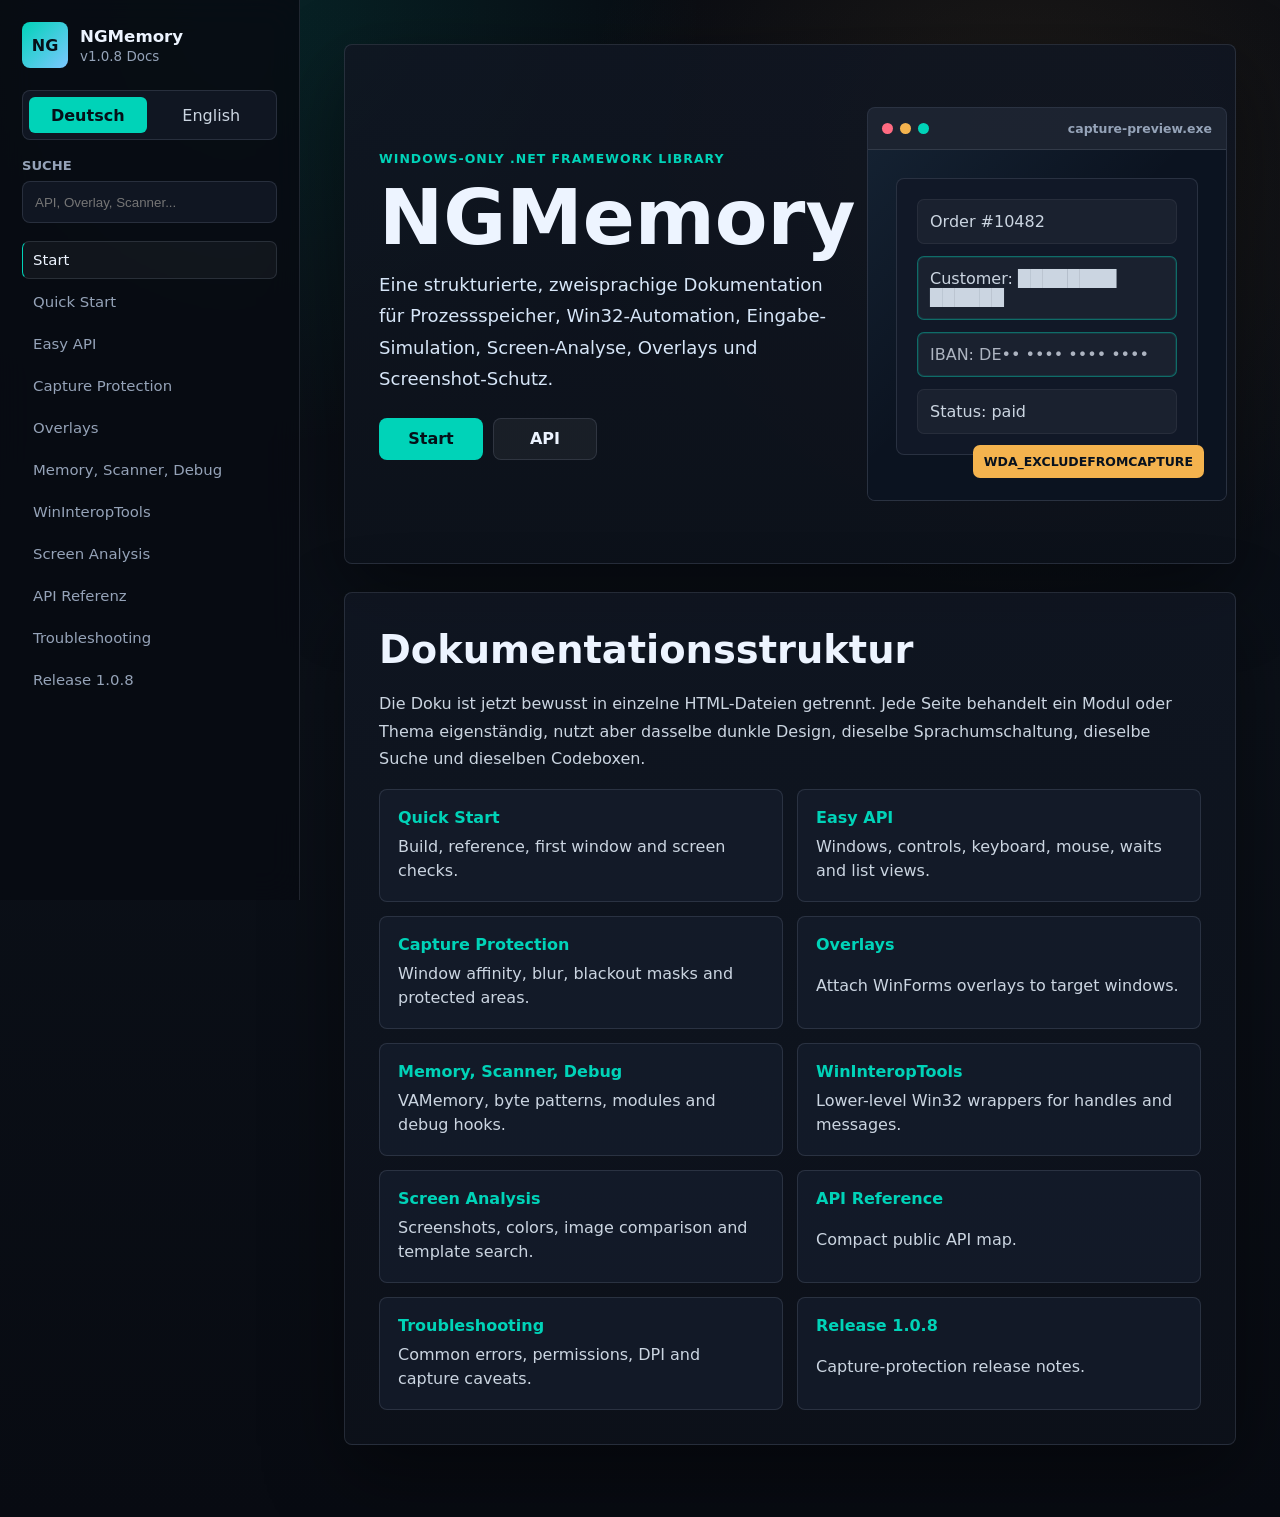
==== NGMemoryDoc/index.html @ c06ba235 "Docs" ====
<!doctype html>
<html lang="de">
<head>
  <meta charset="utf-8">
  <meta name="viewport" content="width=device-width, initial-scale=1">
  <title>NGMemory Docs</title>
  <link rel="stylesheet" href="styles.css">
</head>
<body>
  <div class="app-shell">
    <aside class="sidebar" aria-label="Documentation navigation">
      <div class="brand">
        <div class="brand-mark">NG</div>
        <div><strong>NGMemory</strong><span>v1.0.8 Docs</span></div>
      </div>
      <div class="language-card">
        <button class="lang-button active" data-set-lang="de">Deutsch</button>
        <button class="lang-button" data-set-lang="en">English</button>
      </div>
      <label class="search-box">
        <span class="lang lang-de">Suche</span><span class="lang lang-en">Search</span>
        <input id="searchInput" type="search" placeholder="API, Overlay, Scanner...">
      </label>
      <div class="search-results" id="searchResults"></div>
      <nav class="toc">
        <a class="active" href="index.html"><span class="lang lang-de">Start</span><span class="lang lang-en">Home</span></a>
        <a href="pages/quick-start.html">Quick Start</a>
        <a href="pages/easy-api.html">Easy API</a>
        <a href="pages/capture-protection.html">Capture Protection</a>
        <a href="pages/overlays.html">Overlays</a>
        <a href="pages/memory-scanner-debug.html">Memory, Scanner, Debug</a>
        <a href="pages/wininterop-tools.html">WinInteropTools</a>
        <a href="pages/screen-analysis.html">Screen Analysis</a>
        <a href="pages/api-reference.html"><span class="lang lang-de">API Referenz</span><span class="lang lang-en">API Reference</span></a>
        <a href="pages/troubleshooting.html">Troubleshooting</a>
        <a href="pages/release-1.0.8.html">Release 1.0.8</a>
      </nav>
    </aside>

    <main class="content">
      <section class="hero doc-section" id="overview">
        <div class="hero-copy">
          <p class="eyebrow">Windows-only .NET Framework library</p>
          <h1>NGMemory</h1>
          <p class="lead lang lang-de">Eine strukturierte, zweisprachige Dokumentation für Prozessspeicher, Win32-Automation, Eingabe-Simulation, Screen-Analyse, Overlays und Screenshot-Schutz.</p>
          <p class="lead lang lang-en">A structured bilingual documentation for process memory access, Win32 automation, input simulation, screen analysis, overlays, and screenshot protection.</p>
          <div class="hero-actions">
            <a class="primary-action" href="pages/quick-start.html">Start</a>
            <a class="secondary-action" href="pages/api-reference.html">API</a>
          </div>
        </div>
        <div class="preview-window" aria-label="NGMemory preview">
          <div class="window-top"><span></span><span></span><span></span><b>capture-preview.exe</b></div>
          <div class="preview-stage">
            <div class="preview-form">
              <div class="field-row safe">Order #10482</div>
              <div class="field-row protected">Customer: <strong>████████ ██████</strong></div>
              <div class="field-row protected blur">IBAN: DE•• •••• •••• ••••</div>
              <div class="field-row safe">Status: paid</div>
            </div>
            <div class="overlay-badge">WDA_EXCLUDEFROMCAPTURE</div>
          </div>
        </div>
      </section>

      <section class="doc-section">
        <h2><span class="lang lang-de">Dokumentationsstruktur</span><span class="lang lang-en">Documentation Structure</span></h2>
        <p class="lang lang-de">Die Doku ist jetzt bewusst in einzelne HTML-Dateien getrennt. Jede Seite behandelt ein Modul oder Thema eigenständig, nutzt aber dasselbe dunkle Design, dieselbe Sprachumschaltung, dieselbe Suche und dieselben Codeboxen.</p>
        <p class="lang lang-en">The docs are now intentionally split into separate HTML files. Each page covers one module or topic on its own while sharing the same dark design, language switch, search, and code boxes.</p>
        <div class="page-list">
          <a href="pages/quick-start.html"><b>Quick Start</b><span>Build, reference, first window and screen checks.</span></a>
          <a href="pages/easy-api.html"><b>Easy API</b><span>Windows, controls, keyboard, mouse, waits and list views.</span></a>
          <a href="pages/capture-protection.html"><b>Capture Protection</b><span>Window affinity, blur, blackout masks and protected areas.</span></a>
          <a href="pages/overlays.html"><b>Overlays</b><span>Attach WinForms overlays to target windows.</span></a>
          <a href="pages/memory-scanner-debug.html"><b>Memory, Scanner, Debug</b><span>VAMemory, byte patterns, modules and debug hooks.</span></a>
          <a href="pages/wininterop-tools.html"><b>WinInteropTools</b><span>Lower-level Win32 wrappers for handles and messages.</span></a>
          <a href="pages/screen-analysis.html"><b>Screen Analysis</b><span>Screenshots, colors, image comparison and template search.</span></a>
          <a href="pages/api-reference.html"><b>API Reference</b><span>Compact public API map.</span></a>
          <a href="pages/troubleshooting.html"><b>Troubleshooting</b><span>Common errors, permissions, DPI and capture caveats.</span></a>
          <a href="pages/release-1.0.8.html"><b>Release 1.0.8</b><span>Capture-protection release notes.</span></a>
        </div>
      </section>
    </main>
  </div>
  <script src="search-index.js"></script>
  <script src="app.js"></script>
</body>
</html>
---- NGMemoryDoc/styles.css ----
:root {
  color-scheme: dark;
  --bg: #080b12;
  --panel: #101622;
  --panel-2: #151d2c;
  --panel-3: #1b2638;
  --text: #edf4ff;
  --muted: #95a3b8;
  --soft: #cbd5e1;
  --border: rgba(148, 163, 184, 0.18);
  --accent: #00d3b8;
  --accent-2: #f4b34e;
  --accent-3: #7cc7ff;
  --danger: #ff6b82;
  --code-bg: #07111e;
  --shadow: 0 28px 80px rgba(0, 0, 0, 0.42);
  font-family: Inter, ui-sans-serif, system-ui, -apple-system, BlinkMacSystemFont, "Segoe UI", sans-serif;
}

* {
  box-sizing: border-box;
}

html {
  scroll-behavior: smooth;
}

body {
  margin: 0;
  background:
    radial-gradient(circle at 20% 0%, rgba(0, 211, 184, 0.12), transparent 28rem),
    radial-gradient(circle at 80% 10%, rgba(244, 179, 78, 0.09), transparent 28rem),
    linear-gradient(180deg, #080b12 0%, #0b1018 46%, #080b12 100%);
  color: var(--text);
}

a {
  color: inherit;
  text-decoration: none;
}

code {
  color: #b7f7e9;
  background: rgba(0, 211, 184, 0.08);
  border: 1px solid rgba(0, 211, 184, 0.12);
  border-radius: 6px;
  padding: 0.08rem 0.28rem;
  font-family: "Cascadia Code", "Consolas", monospace;
  font-size: 0.92em;
}

.app-shell {
  display: grid;
  grid-template-columns: 300px minmax(0, 1fr);
  min-height: 100vh;
}

.sidebar {
  position: sticky;
  top: 0;
  height: 100vh;
  padding: 22px;
  background: rgba(8, 11, 18, 0.86);
  border-right: 1px solid var(--border);
  backdrop-filter: blur(16px);
  overflow-y: auto;
}

.brand {
  display: flex;
  align-items: center;
  gap: 12px;
  margin-bottom: 22px;
}

.brand-mark {
  display: grid;
  place-items: center;
  width: 46px;
  height: 46px;
  color: #061018;
  background: linear-gradient(135deg, var(--accent), var(--accent-3));
  border-radius: 8px;
  font-weight: 900;
  letter-spacing: 0;
}

.brand strong {
  display: block;
  font-size: 1.04rem;
}

.brand span {
  display: block;
  color: var(--muted);
  font-size: 0.84rem;
  margin-top: 3px;
}

.language-card {
  display: grid;
  grid-template-columns: 1fr 1fr;
  gap: 6px;
  padding: 6px;
  margin-bottom: 18px;
  background: var(--panel);
  border: 1px solid var(--border);
  border-radius: 8px;
}

.lang-button {
  min-height: 36px;
  color: var(--soft);
  background: transparent;
  border: 0;
  border-radius: 6px;
  cursor: pointer;
  font: inherit;
}

.lang-button.active {
  color: #051018;
  background: var(--accent);
  font-weight: 800;
}

.search-box {
  display: grid;
  gap: 8px;
  margin-bottom: 18px;
  color: var(--muted);
  font-size: 0.82rem;
  font-weight: 700;
  text-transform: uppercase;
}

.search-box input {
  width: 100%;
  height: 42px;
  padding: 0 12px;
  color: var(--text);
  background: var(--panel);
  border: 1px solid var(--border);
  border-radius: 8px;
  outline: none;
}

.search-box input:focus {
  border-color: rgba(0, 211, 184, 0.65);
  box-shadow: 0 0 0 3px rgba(0, 211, 184, 0.13);
}

.toc {
  display: grid;
  gap: 4px;
}

.toc a {
  color: var(--muted);
  padding: 9px 10px;
  border-radius: 7px;
  border: 1px solid transparent;
  font-size: 0.93rem;
}

.toc a:hover,
.toc a.active {
  color: var(--text);
  background: rgba(255, 255, 255, 0.045);
  border-color: var(--border);
}

.toc a.active {
  border-left-color: var(--accent);
}

.search-results {
  display: none;
  gap: 7px;
  margin: -6px 0 18px;
}

.search-results.visible {
  display: grid;
}

.search-results a,
.search-empty {
  display: grid;
  gap: 3px;
  padding: 10px;
  background: rgba(255, 255, 255, 0.045);
  border: 1px solid var(--border);
  border-radius: 8px;
}

.search-results a:hover {
  border-color: rgba(0, 211, 184, 0.45);
}

.search-results b {
  color: var(--text);
  font-size: 0.9rem;
}

.search-results span,
.search-empty {
  color: var(--muted);
  font-size: 0.78rem;
  line-height: 1.35;
}

.content {
  width: 100%;
  max-width: none;
  padding: 44px;
}

.doc-section {
  margin-bottom: 28px;
  padding: 34px;
  background: linear-gradient(180deg, rgba(16, 22, 34, 0.86), rgba(13, 18, 27, 0.86));
  border: 1px solid var(--border);
  border-radius: 8px;
  box-shadow: var(--shadow);
}

.hero {
  display: grid;
  grid-template-columns: minmax(460px, 1.05fr) minmax(360px, 0.95fr);
  align-items: center;
  gap: 28px;
  min-height: 520px;
}

.hero-copy {
  min-width: 0;
  position: relative;
  z-index: 1;
}

.eyebrow {
  color: var(--accent);
  margin: 0 0 14px;
  font-weight: 900;
  letter-spacing: 0.08em;
  text-transform: uppercase;
  font-size: 0.78rem;
}

h1,
h2,
h3 {
  letter-spacing: 0;
}

h1 {
  margin: 0;
  font-size: clamp(3.4rem, 6vw, 5.7rem);
  line-height: 0.88;
  overflow-wrap: normal;
}

h2 {
  margin: 0 0 18px;
  font-size: clamp(1.7rem, 3vw, 2.45rem);
}

h3 {
  margin: 28px 0 12px;
  font-size: 1.1rem;
}

p {
  color: var(--soft);
  line-height: 1.72;
}

.lead {
  max-width: 680px;
  color: #d7e6f8;
  font-size: 1.13rem;
}

.hero-actions {
  display: flex;
  gap: 10px;
  margin-top: 24px;
}

.primary-action,
.secondary-action {
  display: inline-flex;
  align-items: center;
  justify-content: center;
  height: 42px;
  min-width: 104px;
  padding: 0 16px;
  border-radius: 8px;
  font-weight: 850;
}

.primary-action {
  color: #051018;
  background: var(--accent);
}

.secondary-action {
  color: var(--text);
  background: rgba(255, 255, 255, 0.05);
  border: 1px solid var(--border);
}

.preview-window,
.preview-panel,
.grid article,
.api-grid article {
  background: rgba(21, 29, 44, 0.78);
  border: 1px solid var(--border);
  border-radius: 8px;
}

.preview-window {
  overflow: hidden;
  min-width: 0;
}

.window-top {
  display: flex;
  align-items: center;
  gap: 7px;
  height: 42px;
  padding: 0 14px;
  background: rgba(255, 255, 255, 0.04);
  border-bottom: 1px solid var(--border);
}

.window-top span {
  width: 11px;
  height: 11px;
  border-radius: 999px;
  background: var(--danger);
}

.window-top span:nth-child(2) {
  background: var(--accent-2);
}

.window-top span:nth-child(3) {
  background: var(--accent);
}

.window-top b {
  margin-left: auto;
  color: var(--muted);
  font-size: 0.78rem;
  white-space: nowrap;
}

.preview-stage {
  position: relative;
  min-height: 350px;
  padding: 28px;
  background:
    linear-gradient(135deg, rgba(124, 199, 255, 0.08), transparent 45%),
    #0b1320;
}

.preview-form {
  display: grid;
  gap: 12px;
  padding: 20px;
  background: #111827;
  border: 1px solid var(--border);
  border-radius: 8px;
}

.field-row {
  min-height: 44px;
  padding: 12px;
  color: var(--soft);
  background: rgba(255, 255, 255, 0.04);
  border: 1px solid rgba(255, 255, 255, 0.06);
  border-radius: 7px;
}

.field-row.protected {
  border-color: rgba(0, 211, 184, 0.42);
  box-shadow: inset 0 0 0 1px rgba(0, 211, 184, 0.12);
}

.field-row.blur {
  color: rgba(237, 244, 255, 0.7);
  filter: blur(0.45px);
}

.overlay-badge {
  position: absolute;
  right: 22px;
  bottom: 22px;
  max-width: calc(100% - 44px);
  padding: 9px 11px;
  color: #07111e;
  background: var(--accent-2);
  border-radius: 7px;
  font-size: 0.78rem;
  font-weight: 900;
}

.callout {
  margin: 18px 0 24px;
  padding: 16px 18px;
  border-radius: 8px;
  line-height: 1.7;
}

.callout.important {
  color: #e7fffb;
  background: rgba(0, 211, 184, 0.09);
  border: 1px solid rgba(0, 211, 184, 0.28);
}

.callout.warning {
  color: #fff4df;
  background: rgba(244, 179, 78, 0.1);
  border: 1px solid rgba(244, 179, 78, 0.3);
}

.grid {
  display: grid;
  gap: 16px;
}

.grid.two {
  grid-template-columns: repeat(2, minmax(0, 1fr));
}

.grid article,
.api-grid article {
  padding: 18px;
}

.grid article h3,
.api-grid article h3 {
  margin-top: 0;
}

ul {
  color: var(--soft);
  line-height: 1.72;
  padding-left: 1.2rem;
}

.module-map,
.api-grid,
.page-list {
  display: grid;
  grid-template-columns: repeat(2, minmax(0, 1fr));
  gap: 14px;
}

.module-map div {
  min-height: 124px;
  padding: 18px;
  background: linear-gradient(145deg, rgba(0, 211, 184, 0.09), rgba(124, 199, 255, 0.06));
  border: 1px solid var(--border);
  border-radius: 8px;
}

.module-map b {
  display: block;
  margin-bottom: 10px;
  color: var(--accent);
}

.module-map span {
  color: var(--soft);
  line-height: 1.55;
}

.page-list a {
  display: grid;
  gap: 8px;
  min-height: 112px;
  padding: 18px;
  background: rgba(21, 29, 44, 0.78);
  border: 1px solid var(--border);
  border-radius: 8px;
}

.page-list a:hover {
  border-color: rgba(0, 211, 184, 0.45);
  background: rgba(0, 211, 184, 0.07);
}

.page-list b {
  color: var(--accent);
}

.page-list span {
  color: var(--soft);
  line-height: 1.5;
}

.code-card {
  position: relative;
  margin: 14px 0 22px;
  overflow: hidden;
  background: var(--code-bg);
  border: 1px solid rgba(124, 199, 255, 0.18);
  border-radius: 8px;
}

.code-card.compact {
  margin-bottom: 0;
}

.code-title {
  display: flex;
  align-items: center;
  min-height: 38px;
  padding: 0 12px;
  color: var(--muted);
  background: rgba(255, 255, 255, 0.035);
  border-bottom: 1px solid rgba(124, 199, 255, 0.12);
  font-size: 0.78rem;
  font-weight: 900;
  text-transform: uppercase;
}

.copy-button {
  position: absolute;
  top: 6px;
  right: 7px;
  height: 26px;
  min-width: 56px;
  color: var(--soft);
  background: rgba(255, 255, 255, 0.07);
  border: 1px solid var(--border);
  border-radius: 6px;
  cursor: pointer;
  font-size: 0.76rem;
}

pre {
  margin: 0;
  padding: 18px;
  overflow: auto;
}

pre code {
  display: block;
  padding: 0;
  color: #dce8f6;
  background: transparent;
  border: 0;
  border-radius: 0;
  font-size: 0.91rem;
  line-height: 1.62;
  white-space: pre;
}

.tok-keyword {
  color: #7cc7ff;
  font-weight: 700;
}

.tok-string {
  color: #a7f3d0;
}

.tok-comment {
  color: #718096;
  font-style: italic;
}

.tok-number {
  color: #f4b34e;
}

.tok-type {
  color: #ff9fb0;
}

.preview-panel {
  padding: 18px;
}

.preview-title {
  margin-bottom: 14px;
  color: var(--muted);
  font-size: 0.8rem;
  font-weight: 900;
  text-transform: uppercase;
}

.capture-demo {
  display: grid;
  grid-template-columns: 1fr 1fr;
  gap: 14px;
}

.demo-screen,
.demo-capture {
  display: grid;
  gap: 8px;
  min-height: 150px;
  padding: 18px;
  border-radius: 8px;
  border: 1px solid var(--border);
  background: #0b1320;
}

.demo-screen b,
.demo-capture b {
  align-self: center;
  color: var(--text);
  font-size: 1.2rem;
}

.demo-screen span,
.demo-capture span,
.demo-screen em,
.demo-capture em {
  color: var(--muted);
  font-style: normal;
}

.demo-capture b {
  color: var(--accent-2);
}

.accordion details {
  margin-bottom: 10px;
  padding: 14px 16px;
  background: rgba(255, 255, 255, 0.035);
  border: 1px solid var(--border);
  border-radius: 8px;
}

.accordion summary {
  color: var(--text);
  cursor: pointer;
  font-weight: 800;
}

.release-list {
  display: flex;
  flex-wrap: wrap;
  gap: 9px;
}

.release-list span {
  padding: 8px 10px;
  color: #dffefa;
  background: rgba(0, 211, 184, 0.08);
  border: 1px solid rgba(0, 211, 184, 0.2);
  border-radius: 999px;
  font-size: 0.88rem;
}

.lang-en {
  display: none;
}

html[data-lang="en"] .lang-de {
  display: none;
}

html[data-lang="en"] .lang-en {
  display: inline;
}

html[data-lang="en"] p.lang-en,
html[data-lang="en"] span.lang-en {
  display: block;
}

.doc-section.hidden {
  display: none;
}

.no-results {
  position: fixed;
  left: 50%;
  bottom: 20px;
  display: none;
  transform: translateX(-50%);
  padding: 10px 14px;
  color: #07111e;
  background: var(--accent-2);
  border-radius: 8px;
  font-weight: 850;
  box-shadow: var(--shadow);
}

.no-results.visible {
  display: block;
}

@media (max-width: 980px) {
  .app-shell {
    grid-template-columns: 1fr;
  }

  .sidebar {
    position: relative;
    height: auto;
  }

  .toc {
    grid-template-columns: repeat(2, minmax(0, 1fr));
  }

  .content {
    padding: 22px;
  }

  .hero,
  .grid.two,
  .module-map,
  .api-grid,
  .page-list,
  .capture-demo {
    grid-template-columns: 1fr;
  }
}

@media (max-width: 1220px) {
  .hero {
    grid-template-columns: 1fr;
  }
}

@media (max-width: 560px) {
  .content,
  .sidebar {
    padding: 16px;
  }

  .doc-section {
    padding: 22px;
  }

  .toc {
    grid-template-columns: 1fr;
  }

  .hero-actions {
    flex-direction: column;
  }

  h1 {
    font-size: 3.3rem;
  }
}
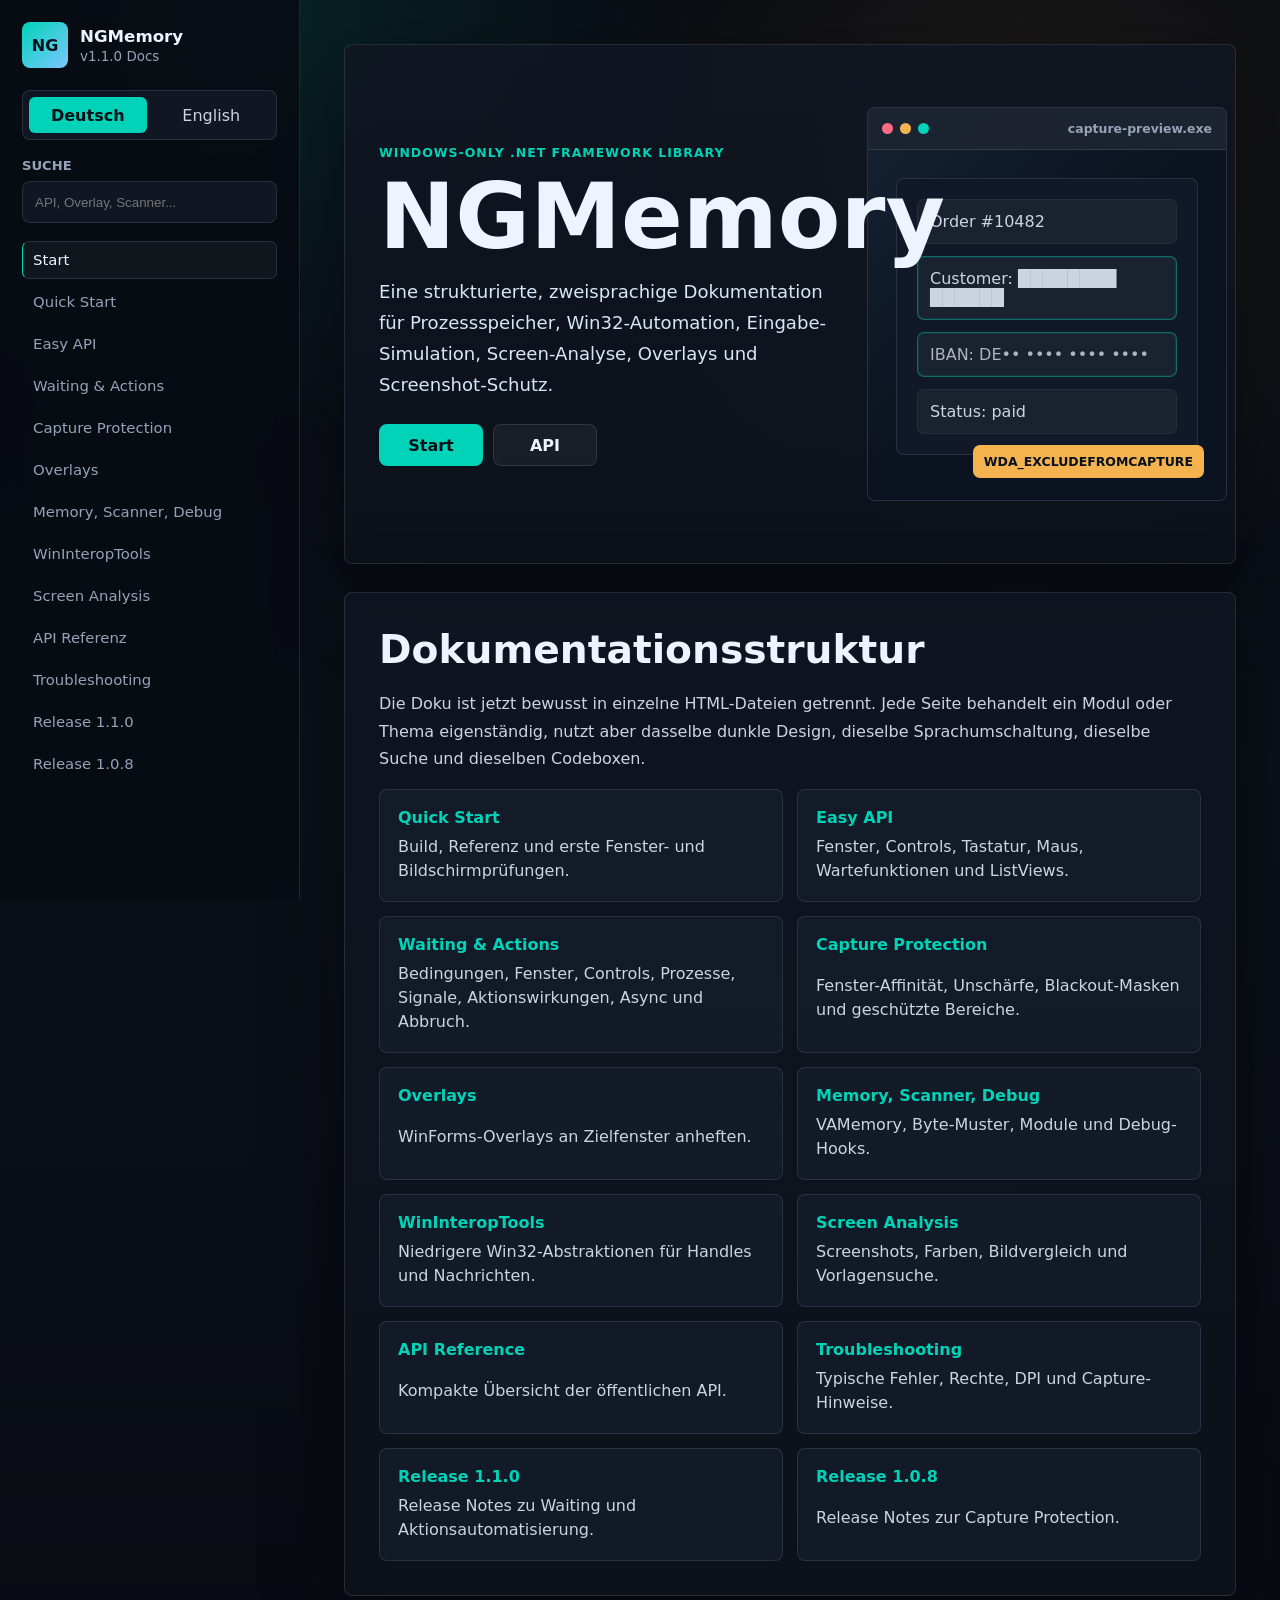
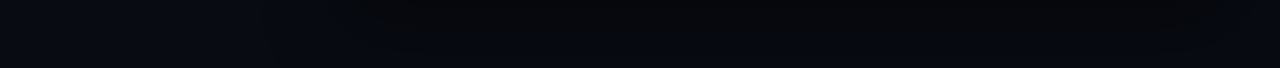
==== commit bb3d8568: "Add waiting docs for v1.1.0 Document the new waiting API with a dedicated "Waiting & Actions" page a" ====
--- a/NGMemoryDoc/index.html
+++ b/NGMemoryDoc/index.html
@@ -11,7 +11,7 @@
     <aside class="sidebar" aria-label="Documentation navigation">
       <div class="brand">
         <div class="brand-mark">NG</div>
-        <div><strong>NGMemory</strong><span>v1.0.8 Docs</span></div>
+        <div><strong>NGMemory</strong><span>v1.1.0 Docs</span></div>
       </div>
       <div class="language-card">
         <button class="lang-button active" data-set-lang="de">Deutsch</button>
@@ -26,6 +26,7 @@
         <a class="active" href="index.html"><span class="lang lang-de">Start</span><span class="lang lang-en">Home</span></a>
         <a href="pages/quick-start.html">Quick Start</a>
         <a href="pages/easy-api.html">Easy API</a>
+        <a href="pages/waiting.html">Waiting &amp; Actions</a>
         <a href="pages/capture-protection.html">Capture Protection</a>
         <a href="pages/overlays.html">Overlays</a>
         <a href="pages/memory-scanner-debug.html">Memory, Scanner, Debug</a>
@@ -33,6 +34,7 @@
         <a href="pages/screen-analysis.html">Screen Analysis</a>
         <a href="pages/api-reference.html"><span class="lang lang-de">API Referenz</span><span class="lang lang-en">API Reference</span></a>
         <a href="pages/troubleshooting.html">Troubleshooting</a>
+        <a href="pages/release-1.1.0.html">Release 1.1.0</a>
         <a href="pages/release-1.0.8.html">Release 1.0.8</a>
       </nav>
     </aside>
@@ -68,16 +70,18 @@
         <p class="lang lang-de">Die Doku ist jetzt bewusst in einzelne HTML-Dateien getrennt. Jede Seite behandelt ein Modul oder Thema eigenständig, nutzt aber dasselbe dunkle Design, dieselbe Sprachumschaltung, dieselbe Suche und dieselben Codeboxen.</p>
         <p class="lang lang-en">The docs are now intentionally split into separate HTML files. Each page covers one module or topic on its own while sharing the same dark design, language switch, search, and code boxes.</p>
         <div class="page-list">
-          <a href="pages/quick-start.html"><b>Quick Start</b><span>Build, reference, first window and screen checks.</span></a>
-          <a href="pages/easy-api.html"><b>Easy API</b><span>Windows, controls, keyboard, mouse, waits and list views.</span></a>
-          <a href="pages/capture-protection.html"><b>Capture Protection</b><span>Window affinity, blur, blackout masks and protected areas.</span></a>
-          <a href="pages/overlays.html"><b>Overlays</b><span>Attach WinForms overlays to target windows.</span></a>
-          <a href="pages/memory-scanner-debug.html"><b>Memory, Scanner, Debug</b><span>VAMemory, byte patterns, modules and debug hooks.</span></a>
-          <a href="pages/wininterop-tools.html"><b>WinInteropTools</b><span>Lower-level Win32 wrappers for handles and messages.</span></a>
-          <a href="pages/screen-analysis.html"><b>Screen Analysis</b><span>Screenshots, colors, image comparison and template search.</span></a>
-          <a href="pages/api-reference.html"><b>API Reference</b><span>Compact public API map.</span></a>
-          <a href="pages/troubleshooting.html"><b>Troubleshooting</b><span>Common errors, permissions, DPI and capture caveats.</span></a>
-          <a href="pages/release-1.0.8.html"><b>Release 1.0.8</b><span>Capture-protection release notes.</span></a>
+          <a href="pages/quick-start.html"><b>Quick Start</b><span class="lang lang-de">Build, Referenz und erste Fenster- und Bildschirmprüfungen.</span><span class="lang lang-en">Build, reference, and first window and screen checks.</span></a>
+          <a href="pages/easy-api.html"><b>Easy API</b><span class="lang lang-de">Fenster, Controls, Tastatur, Maus, Wartefunktionen und ListViews.</span><span class="lang lang-en">Windows, controls, keyboard, mouse, waits, and list views.</span></a>
+          <a href="pages/waiting.html"><b>Waiting &amp; Actions</b><span class="lang lang-de">Bedingungen, Fenster, Controls, Prozesse, Signale, Aktionswirkungen, Async und Abbruch.</span><span class="lang lang-en">Conditions, windows, controls, processes, signals, action effects, async, and cancellation.</span></a>
+          <a href="pages/capture-protection.html"><b>Capture Protection</b><span class="lang lang-de">Fenster-Affinität, Unschärfe, Blackout-Masken und geschützte Bereiche.</span><span class="lang lang-en">Window affinity, blur, blackout masks, and protected areas.</span></a>
+          <a href="pages/overlays.html"><b>Overlays</b><span class="lang lang-de">WinForms-Overlays an Zielfenster anheften.</span><span class="lang lang-en">Attach WinForms overlays to target windows.</span></a>
+          <a href="pages/memory-scanner-debug.html"><b>Memory, Scanner, Debug</b><span class="lang lang-de">VAMemory, Byte-Muster, Module und Debug-Hooks.</span><span class="lang lang-en">VAMemory, byte patterns, modules, and debug hooks.</span></a>
+          <a href="pages/wininterop-tools.html"><b>WinInteropTools</b><span class="lang lang-de">Niedrigere Win32-Abstraktionen für Handles und Nachrichten.</span><span class="lang lang-en">Lower-level Win32 wrappers for handles and messages.</span></a>
+          <a href="pages/screen-analysis.html"><b>Screen Analysis</b><span class="lang lang-de">Screenshots, Farben, Bildvergleich und Vorlagensuche.</span><span class="lang lang-en">Screenshots, colors, image comparison, and template search.</span></a>
+          <a href="pages/api-reference.html"><b>API Reference</b><span class="lang lang-de">Kompakte Übersicht der öffentlichen API.</span><span class="lang lang-en">Compact public API map.</span></a>
+          <a href="pages/troubleshooting.html"><b>Troubleshooting</b><span class="lang lang-de">Typische Fehler, Rechte, DPI und Capture-Hinweise.</span><span class="lang lang-en">Common errors, permissions, DPI, and capture caveats.</span></a>
+          <a href="pages/release-1.1.0.html"><b>Release 1.1.0</b><span class="lang lang-de">Release Notes zu Waiting und Aktionsautomatisierung.</span><span class="lang lang-en">Waiting and action automation release notes.</span></a>
+          <a href="pages/release-1.0.8.html"><b>Release 1.0.8</b><span class="lang lang-de">Release Notes zur Capture Protection.</span><span class="lang lang-en">Capture-protection release notes.</span></a>
         </div>
       </section>
     </main>
--- a/NGMemoryDoc/styles.css
+++ b/NGMemoryDoc/styles.css
@@ -256,14 +256,14 @@
 
 h1 {
   margin: 0;
-  font-size: clamp(3.4rem, 6vw, 5.7rem);
+  font-size: 5.7rem;
   line-height: 0.88;
   overflow-wrap: normal;
 }
 
 h2 {
   margin: 0 0 18px;
-  font-size: clamp(1.7rem, 3vw, 2.45rem);
+  font-size: 2.45rem;
 }
 
 h3 {
@@ -438,6 +438,7 @@
 .grid article,
 .api-grid article {
   padding: 18px;
+  min-width: 0;
 }
 
 .grid article h3,
@@ -461,6 +462,7 @@
 
 .module-map div {
   min-height: 124px;
+  min-width: 0;
   padding: 18px;
   background: linear-gradient(145deg, rgba(0, 211, 184, 0.09), rgba(124, 199, 255, 0.06));
   border: 1px solid var(--border);
@@ -482,6 +484,7 @@
   display: grid;
   gap: 8px;
   min-height: 112px;
+  min-width: 0;
   padding: 18px;
   background: rgba(21, 29, 44, 0.78);
   border: 1px solid var(--border);
@@ -505,6 +508,9 @@
 .code-card {
   position: relative;
   margin: 14px 0 22px;
+  width: 100%;
+  min-width: 0;
+  max-width: 100%;
   overflow: hidden;
   background: var(--code-bg);
   border: 1px solid rgba(124, 199, 255, 0.18);
@@ -701,19 +707,47 @@
 @media (max-width: 980px) {
   .app-shell {
     grid-template-columns: 1fr;
+    width: 100%;
+    min-width: 0;
   }
 
   .sidebar {
-    position: relative;
+    position: sticky;
+    z-index: 20;
     height: auto;
+    max-height: 100vh;
+    background: rgba(8, 11, 18, 0.97);
+    border-right: 0;
+    border-bottom: 1px solid var(--border);
+    width: 100%;
+    min-width: 0;
+    overflow-x: hidden;
   }
 
   .toc {
-    grid-template-columns: repeat(2, minmax(0, 1fr));
+    display: flex;
+    gap: 6px;
+    padding-bottom: 4px;
+    overflow-x: auto;
+    scrollbar-width: thin;
+    width: 100%;
+    min-width: 0;
+    max-width: 100%;
+  }
+
+  .toc a {
+    flex: 0 0 auto;
+    white-space: nowrap;
   }
 
   .content {
     padding: 22px;
+    min-width: 0;
+    overflow-x: hidden;
+  }
+
+  .doc-section {
+    min-width: 0;
   }
 
   .hero,
@@ -730,6 +764,10 @@
   .hero {
     grid-template-columns: 1fr;
   }
+
+  h1 {
+    font-size: 4.5rem;
+  }
 }
 
 @media (max-width: 560px) {
@@ -742,10 +780,6 @@
     padding: 22px;
   }
 
-  .toc {
-    grid-template-columns: 1fr;
-  }
-
   .hero-actions {
     flex-direction: column;
   }
